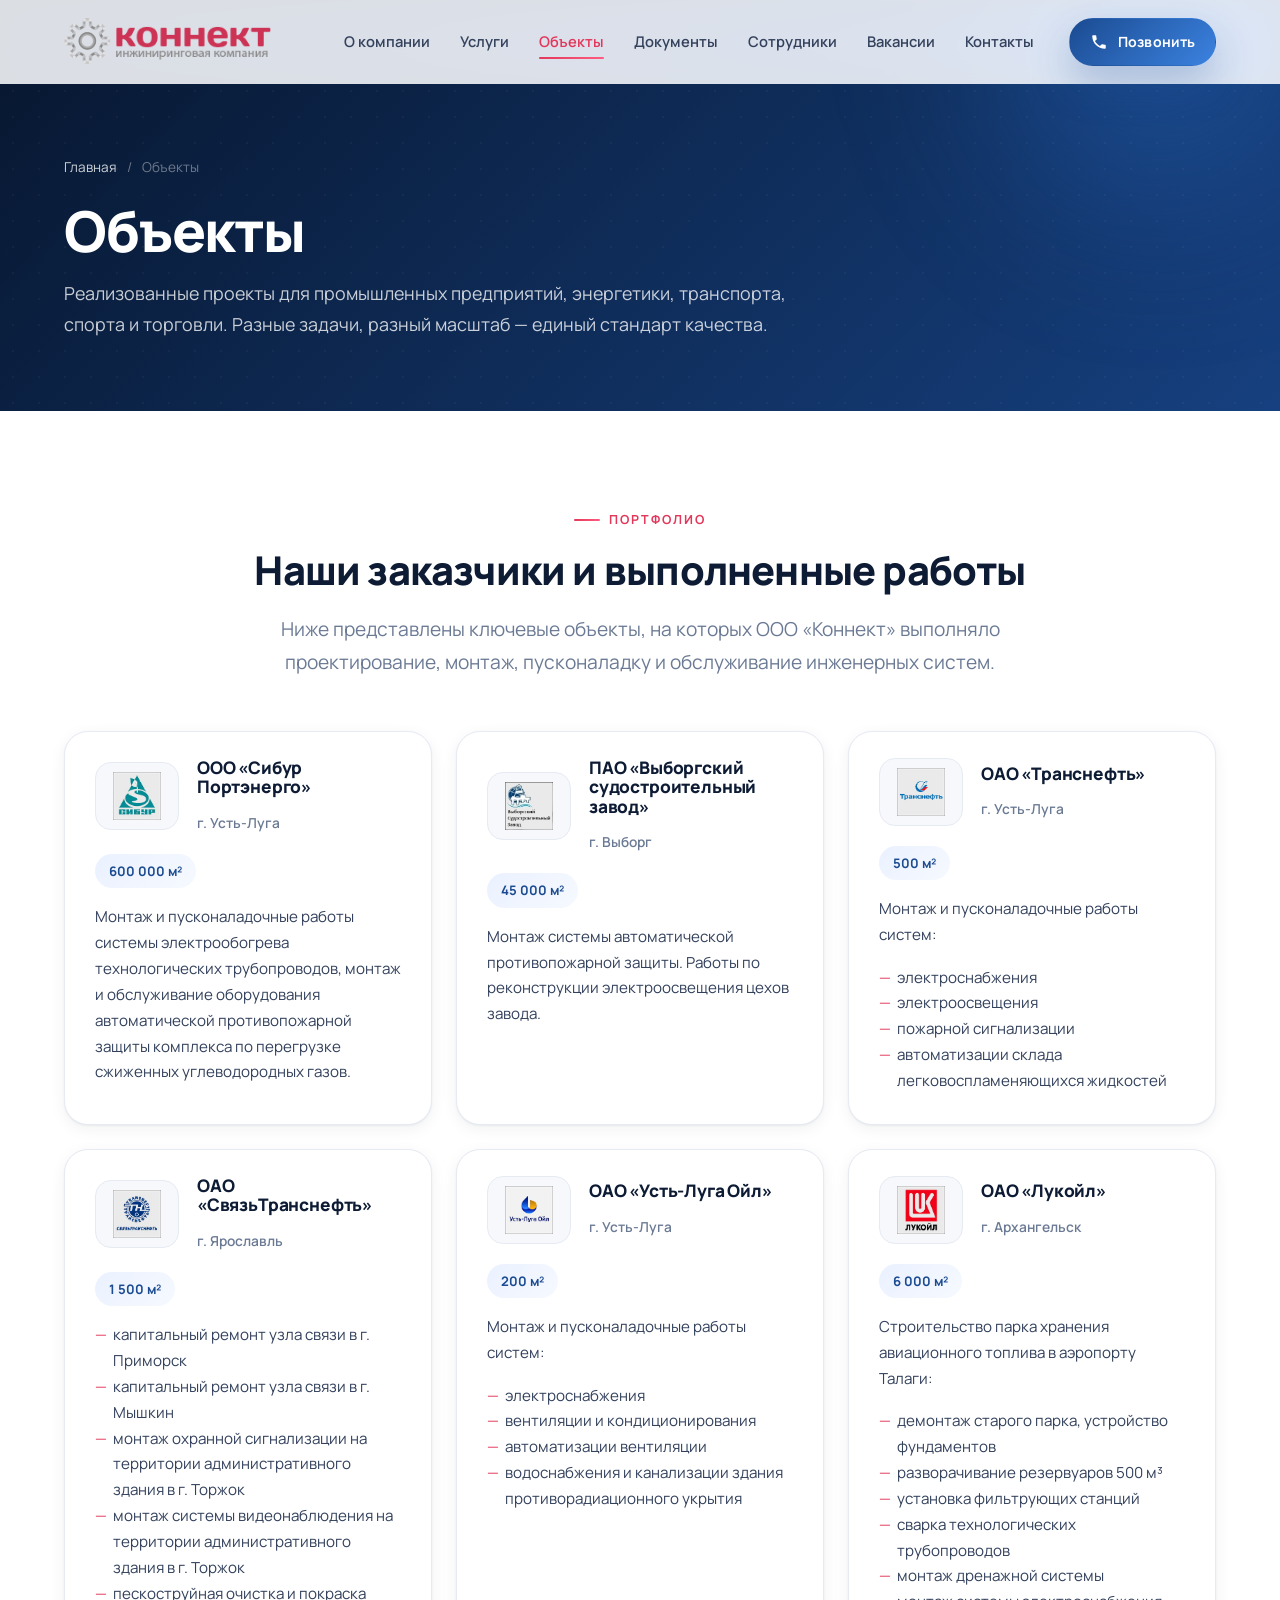
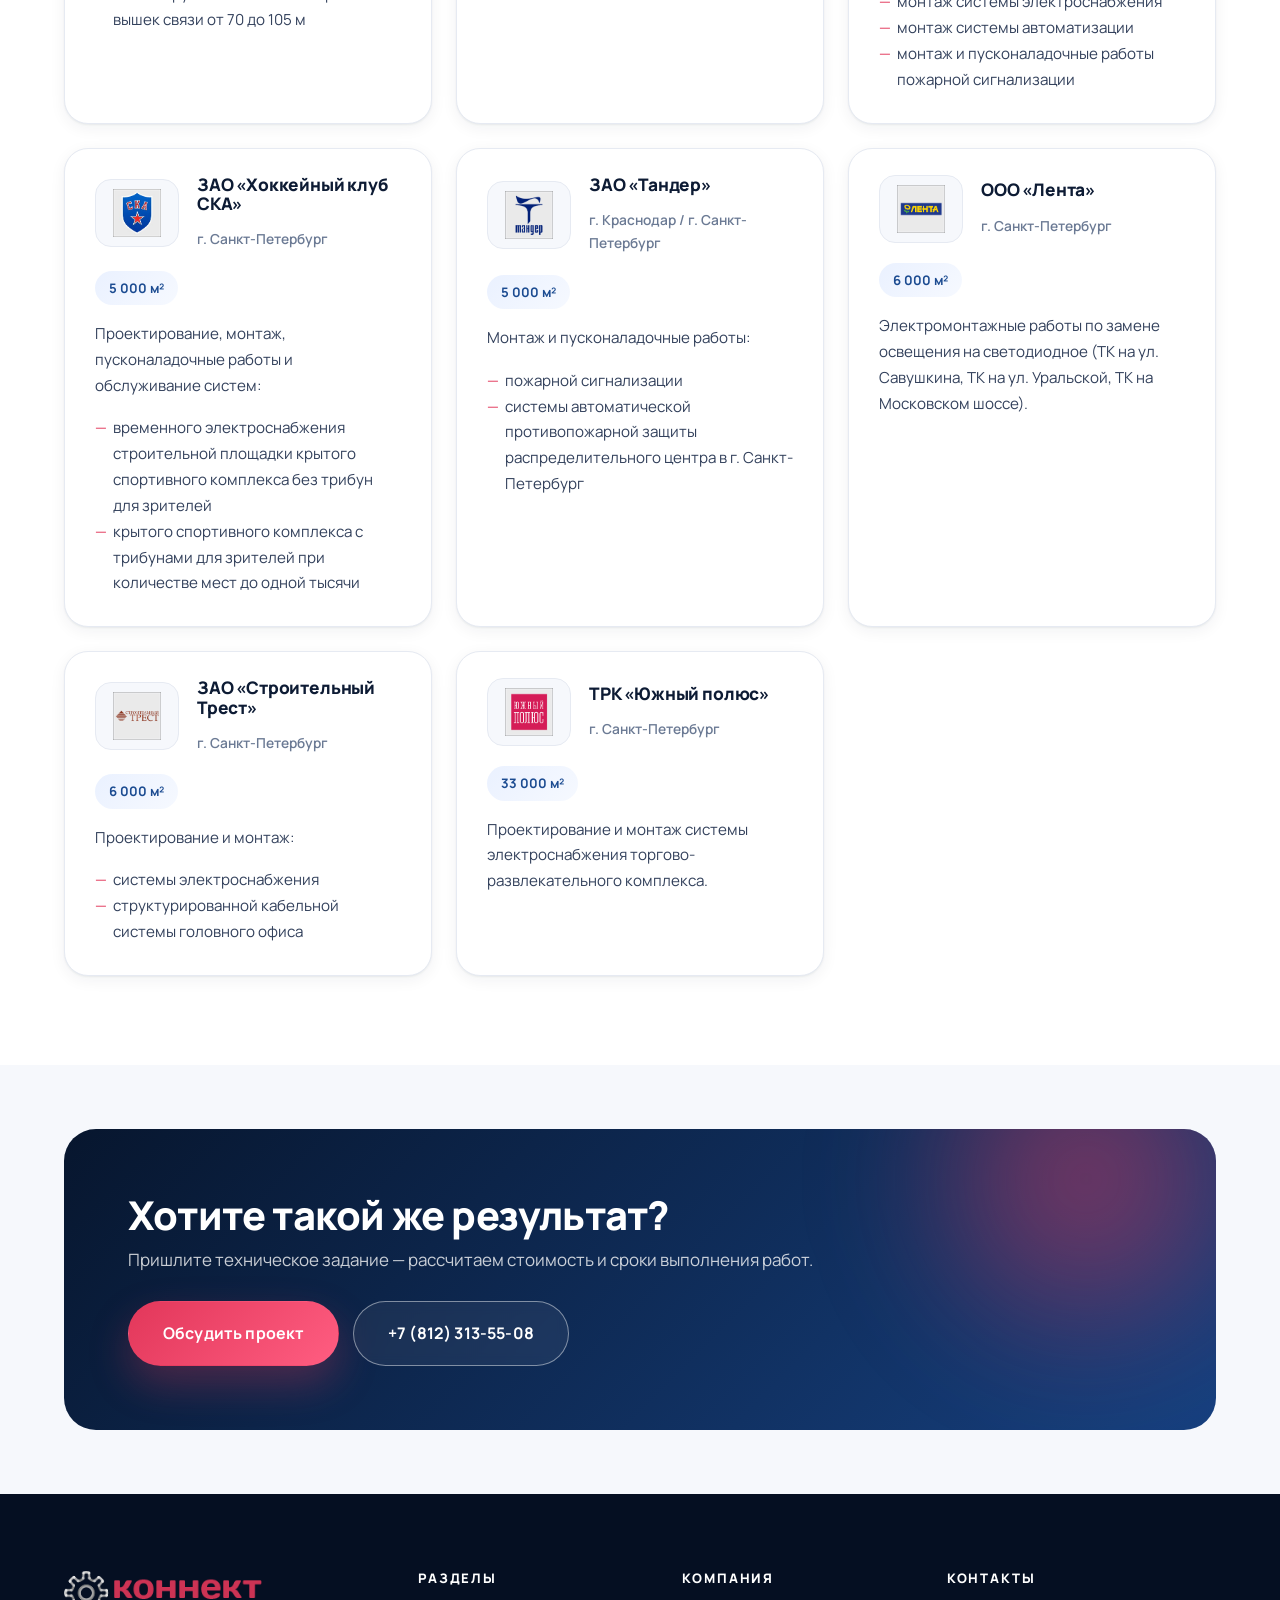
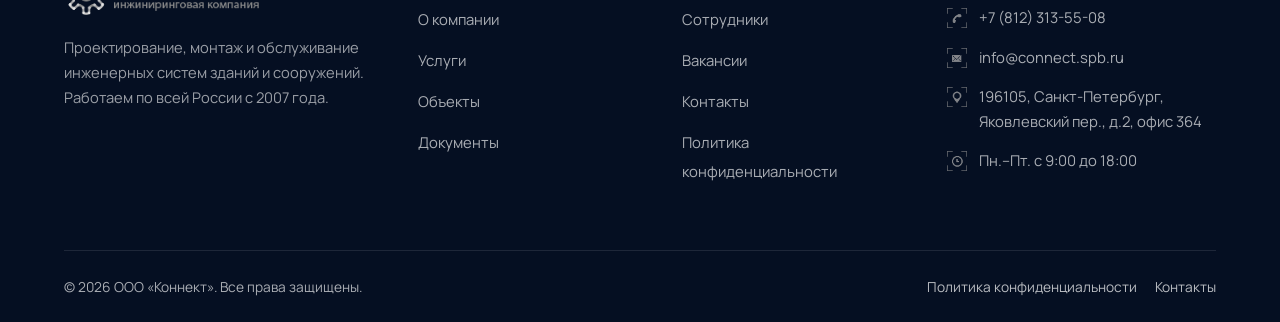
==== projects.html @ 64dd787c "Redesign of the Connekt website: modern responsive static site (HTML/CSS/JS), SEO (robots, sitemap, " ====
<!DOCTYPE html>
<html lang="ru">
<head>
  <meta charset="utf-8">
  <meta name="viewport" content="width=device-width, initial-scale=1">
  <title>Объекты и выполненные проекты | ООО «Коннект»</title>
  <meta name="description" content="Выполненные объекты ООО «Коннект»: СИБУР Портэнерго, Лукойл, Транснефть, СвязьТранснефть, Выборгский судостроительный завод, ХК СКА, Тандер, Лента, ТРК «Южный полюс» и другие.">
  <meta name="keywords" content="выполненные объекты, портфолио, СИБУР, Лукойл, Транснефть, СКА, Выборгский судостроительный завод, инженерные системы">
  <meta name="robots" content="index, follow">
  <meta name="theme-color" content="#07162e">
  <link rel="canonical" href="https://system785.github.io/connekt/projects.html">
  <meta property="og:type" content="website">
  <meta property="og:site_name" content="ООО «Коннект»">
  <meta property="og:locale" content="ru_RU">
  <meta property="og:title" content="Объекты и выполненные проекты | ООО «Коннект»">
  <meta property="og:description" content="Портфолио реализованных объектов по всей России: промышленность, энергетика, спорт, ритейл.">
  <meta property="og:url" content="https://system785.github.io/connekt/projects.html">
  <meta property="og:image" content="https://system785.github.io/connekt/assets/images/banner1.jpg">
  <meta name="twitter:card" content="summary_large_image">
  <link rel="icon" href="assets/images/favicon.svg" type="image/svg+xml">
  <link rel="apple-touch-icon" href="assets/images/connekt-logo.png">
  <link rel="preconnect" href="https://fonts.googleapis.com">
  <link rel="preconnect" href="https://fonts.gstatic.com" crossorigin>
  <link href="https://fonts.googleapis.com/css2?family=Manrope:wght@400;500;600;700;800&display=swap" rel="stylesheet">
  <link rel="stylesheet" href="assets/css/style.css">
  <script type="application/ld+json">
  {
    "@context": "https://schema.org",
    "@type": "BreadcrumbList",
    "itemListElement": [
      { "@type": "ListItem", "position": 1, "name": "Главная", "item": "https://system785.github.io/connekt/" },
      { "@type": "ListItem", "position": 2, "name": "Объекты", "item": "https://system785.github.io/connekt/projects.html" }
    ]
  }
  </script>
</head>
<body>
  <header class="site-header" id="siteHeader">
    <div class="container header-inner">
      <a class="brand" href="index.html" aria-label="ООО «Коннект» — на главную">
        <img src="assets/images/connekt-logo.png" alt="Логотип ООО «Коннект»" width="234" height="52">
      </a>
      <nav class="main-nav" id="mainNav" aria-label="Основная навигация">
        <ul class="nav-list">
          <li><a class="nav-link" href="index.html">О компании</a></li>
          <li><a class="nav-link" href="services.html">Услуги</a></li>
          <li><a class="nav-link is-active" href="projects.html" aria-current="page">Объекты</a></li>
          <li><a class="nav-link" href="documents.html">Документы</a></li>
          <li><a class="nav-link" href="sotrudniki.html">Сотрудники</a></li>
          <li><a class="nav-link" href="vakansii.html">Вакансии</a></li>
          <li><a class="nav-link" href="kontakty.html">Контакты</a></li>
        </ul>
        <a class="btn btn--primary btn--sm nav-cta" href="tel:+78123135508">
          <svg viewBox="0 0 24 24" width="18" height="18" aria-hidden="true"><path d="M6.6 10.8c1.4 2.8 3.8 5.2 6.6 6.6l2.2-2.2c.3-.3.7-.4 1-.2 1.1.4 2.3.6 3.6.6.6 0 1 .4 1 1V20c0 .6-.4 1-1 1C10.6 21 3 13.4 3 4c0-.6.4-1 1-1h3.4c.6 0 1 .4 1 1 0 1.3.2 2.5.6 3.6.1.4 0 .8-.2 1l-2.2 2.2z" fill="currentColor"/></svg>
          Позвонить
        </a>
      </nav>
      <button class="nav-toggle" id="navToggle" aria-label="Открыть меню" aria-expanded="false" aria-controls="mainNav">
        <span></span><span></span><span></span>
      </button>
      <div class="scroll-progress" aria-hidden="true"></div>
    </div>
  </header>

  <main id="main">
    <section class="page-hero">
      <div class="container">
        <div class="page-hero__inner">
          <nav class="breadcrumbs" aria-label="Хлебные крошки">
            <a href="index.html">Главная</a><span>/</span><span aria-current="page">Объекты</span>
          </nav>
          <h1>Объекты</h1>
          <p>Реализованные проекты для промышленных предприятий, энергетики, транспорта, спорта и торговли. Разные задачи, разный масштаб — единый стандарт качества.</p>
        </div>
      </div>
    </section>

    <section class="section">
      <div class="container">
        <div class="section-head section-head--center reveal">
          <span class="eyebrow">Портфолио</span>
          <h2>Наши заказчики и выполненные работы</h2>
          <p class="lead">Ниже представлены ключевые объекты, на которых ООО «Коннект» выполняло проектирование, монтаж, пусконаладку и обслуживание инженерных систем.</p>
        </div>

        <div class="cards cards--projects">
          <article class="card project reveal" data-delay="1">
            <div class="project__head">
              <div class="project__logo"><img src="assets/images/logos/sibur.jpg" alt="СИБУР Портэнерго" loading="lazy"></div>
              <div>
                <h3 class="project__title">ООО «Сибур Портэнерго»</h3>
                <div class="project__loc">г. Усть-Луга</div>
              </div>
            </div>
            <div class="project__body">
              <span class="project__area">600 000 м²</span>
              <p class="project__desc">Монтаж и пусконаладочные работы системы электрообогрева технологических трубопроводов, монтаж и обслуживание оборудования автоматической противопожарной защиты комплекса по перегрузке сжиженных углеводородных газов.</p>
            </div>
          </article>

          <article class="card project reveal" data-delay="2">
            <div class="project__head">
              <div class="project__logo"><img src="assets/images/logos/vsz.jpg" alt="Выборгский судостроительный завод" loading="lazy"></div>
              <div>
                <h3 class="project__title">ПАО «Выборгский судостроительный завод»</h3>
                <div class="project__loc">г. Выборг</div>
              </div>
            </div>
            <div class="project__body">
              <span class="project__area">45 000 м²</span>
              <p class="project__desc">Монтаж системы автоматической противопожарной защиты. Работы по реконструкции электроосвещения цехов завода.</p>
            </div>
          </article>

          <article class="card project reveal" data-delay="3">
            <div class="project__head">
              <div class="project__logo"><img src="assets/images/logos/transneft.jpg" alt="Транснефть" loading="lazy"></div>
              <div>
                <h3 class="project__title">ОАО «Транснефть»</h3>
                <div class="project__loc">г. Усть-Луга</div>
              </div>
            </div>
            <div class="project__body">
              <span class="project__area">500 м²</span>
              <p class="project__desc">Монтаж и пусконаладочные работы систем:</p>
              <ul class="project__desc" style="list-style:none">
                <li>электроснабжения</li>
                <li>электроосвещения</li>
                <li>пожарной сигнализации</li>
                <li>автоматизации склада легковоспламеняющихся жидкостей</li>
              </ul>
            </div>
          </article>

          <article class="card project reveal" data-delay="4">
            <div class="project__head">
              <div class="project__logo"><img src="assets/images/logos/svjaztransneft.jpg" alt="СвязьТранснефть" loading="lazy"></div>
              <div>
                <h3 class="project__title">ОАО «СвязьТранснефть»</h3>
                <div class="project__loc">г. Ярославль</div>
              </div>
            </div>
            <div class="project__body">
              <span class="project__area">1 500 м²</span>
              <ul class="project__desc" style="list-style:none">
                <li>капитальный ремонт узла связи в г. Приморск</li>
                <li>капитальный ремонт узла связи в г. Мышкин</li>
                <li>монтаж охранной сигнализации на территории административного здания в г. Торжок</li>
                <li>монтаж системы видеонаблюдения на территории административного здания в г. Торжок</li>
                <li>пескоструйная очистка и покраска вышек связи от 70 до 105 м</li>
              </ul>
            </div>
          </article>

          <article class="card project reveal" data-delay="1">
            <div class="project__head">
              <div class="project__logo"><img src="assets/images/logos/ustlugaoil.jpg" alt="Усть-Луга Ойл" loading="lazy"></div>
              <div>
                <h3 class="project__title">ОАО «Усть-Луга Ойл»</h3>
                <div class="project__loc">г. Усть-Луга</div>
              </div>
            </div>
            <div class="project__body">
              <span class="project__area">200 м²</span>
              <p class="project__desc">Монтаж и пусконаладочные работы систем:</p>
              <ul class="project__desc" style="list-style:none">
                <li>электроснабжения</li>
                <li>вентиляции и кондиционирования</li>
                <li>автоматизации вентиляции</li>
                <li>водоснабжения и канализации здания противорадиационного укрытия</li>
              </ul>
            </div>
          </article>

          <article class="card project reveal" data-delay="2">
            <div class="project__head">
              <div class="project__logo"><img src="assets/images/logos/lukoil.jpg" alt="Лукойл" loading="lazy"></div>
              <div>
                <h3 class="project__title">ОАО «Лукойл»</h3>
                <div class="project__loc">г. Архангельск</div>
              </div>
            </div>
            <div class="project__body">
              <span class="project__area">6 000 м²</span>
              <p class="project__desc">Строительство парка хранения авиационного топлива в аэропорту Талаги:</p>
              <ul class="project__desc" style="list-style:none">
                <li>демонтаж старого парка, устройство фундаментов</li>
                <li>разворачивание резервуаров 500 м³</li>
                <li>установка фильтрующих станций</li>
                <li>сварка технологических трубопроводов</li>
                <li>монтаж дренажной системы</li>
                <li>монтаж системы электроснабжения</li>
                <li>монтаж системы автоматизации</li>
                <li>монтаж и пусконаладочные работы пожарной сигнализации</li>
              </ul>
            </div>
          </article>

          <article class="card project reveal" data-delay="3">
            <div class="project__head">
              <div class="project__logo"><img src="assets/images/logos/ska.jpg" alt="Хоккейный клуб СКА" loading="lazy"></div>
              <div>
                <h3 class="project__title">ЗАО «Хоккейный клуб СКА»</h3>
                <div class="project__loc">г. Санкт-Петербург</div>
              </div>
            </div>
            <div class="project__body">
              <span class="project__area">5 000 м²</span>
              <p class="project__desc">Проектирование, монтаж, пусконаладочные работы и обслуживание систем:</p>
              <ul class="project__desc" style="list-style:none">
                <li>временного электроснабжения строительной площадки крытого спортивного комплекса без трибун для зрителей</li>
                <li>крытого спортивного комплекса с трибунами для зрителей при количестве мест до одной тысячи</li>
              </ul>
            </div>
          </article>

          <article class="card project reveal" data-delay="4">
            <div class="project__head">
              <div class="project__logo"><img src="assets/images/logos/png/tander.png" alt="Тандер" loading="lazy"></div>
              <div>
                <h3 class="project__title">ЗАО «Тандер»</h3>
                <div class="project__loc">г. Краснодар / г. Санкт-Петербург</div>
              </div>
            </div>
            <div class="project__body">
              <span class="project__area">5 000 м²</span>
              <p class="project__desc">Монтаж и пусконаладочные работы:</p>
              <ul class="project__desc" style="list-style:none">
                <li>пожарной сигнализации</li>
                <li>системы автоматической противопожарной защиты распределительного центра в г. Санкт-Петербург</li>
              </ul>
            </div>
          </article>

          <article class="card project reveal" data-delay="1">
            <div class="project__head">
              <div class="project__logo"><img src="assets/images/logos/png/lenta.png" alt="Лента" loading="lazy"></div>
              <div>
                <h3 class="project__title">ООО «Лента»</h3>
                <div class="project__loc">г. Санкт-Петербург</div>
              </div>
            </div>
            <div class="project__body">
              <span class="project__area">6 000 м²</span>
              <p class="project__desc">Электромонтажные работы по замене освещения на светодиодное (ТК на ул. Савушкина, ТК на ул. Уральской, ТК на Московском шоссе).</p>
            </div>
          </article>

          <article class="card project reveal" data-delay="2">
            <div class="project__head">
              <div class="project__logo"><img src="assets/images/logos/png/stroitrest.png" alt="Строительный Трест" loading="lazy"></div>
              <div>
                <h3 class="project__title">ЗАО «Строительный Трест»</h3>
                <div class="project__loc">г. Санкт-Петербург</div>
              </div>
            </div>
            <div class="project__body">
              <span class="project__area">6 000 м²</span>
              <p class="project__desc">Проектирование и монтаж:</p>
              <ul class="project__desc" style="list-style:none">
                <li>системы электроснабжения</li>
                <li>структурированной кабельной системы головного офиса</li>
              </ul>
            </div>
          </article>

          <article class="card project reveal" data-delay="3">
            <div class="project__head">
              <div class="project__logo"><img src="assets/images/logos/png/upolus.png" alt="ТРК Южный полюс" loading="lazy"></div>
              <div>
                <h3 class="project__title">ТРК «Южный полюс»</h3>
                <div class="project__loc">г. Санкт-Петербург</div>
              </div>
            </div>
            <div class="project__body">
              <span class="project__area">33 000 м²</span>
              <p class="project__desc">Проектирование и монтаж системы электроснабжения торгово-развлекательного комплекса.</p>
            </div>
          </article>
        </div>
      </div>
    </section>

    <section class="section section--surface section--tight">
      <div class="container">
        <div class="cta reveal">
          <div class="cta__inner">
            <div>
              <h2>Хотите такой же результат?</h2>
              <p>Пришлите техническое задание — рассчитаем стоимость и сроки выполнения работ.</p>
            </div>
            <div class="cta__actions">
              <a class="btn btn--accent btn--lg" href="kontakty.html">Обсудить проект</a>
              <a class="btn btn--ghost btn--lg" href="tel:+78123135508">+7 (812) 313-55-08</a>
            </div>
          </div>
        </div>
      </div>
    </section>
  </main>

  <footer class="site-footer">
    <div class="container">
      <div class="footer-grid">
        <div class="footer-brand">
          <img src="assets/images/connekt-logo.png" alt="ООО «Коннект»" width="234" height="52" loading="lazy">
          <p>Проектирование, монтаж и обслуживание инженерных систем зданий и сооружений. Работаем по всей России с 2007 года.</p>
        </div>
        <div class="footer-col">
          <h3>Разделы</h3>
          <ul>
            <li><a href="index.html">О компании</a></li>
            <li><a href="services.html">Услуги</a></li>
            <li><a href="projects.html">Объекты</a></li>
            <li><a href="documents.html">Документы</a></li>
          </ul>
        </div>
        <div class="footer-col">
          <h3>Компания</h3>
          <ul>
            <li><a href="sotrudniki.html">Сотрудники</a></li>
            <li><a href="vakansii.html">Вакансии</a></li>
            <li><a href="kontakty.html">Контакты</a></li>
            <li><a href="privacy.html">Политика конфиденциальности</a></li>
          </ul>
        </div>
        <div class="footer-col">
          <h3>Контакты</h3>
          <div class="footer-contact">
            <a href="tel:+78123135508"><img src="assets/images/phone.png" alt="" aria-hidden="true"> +7 (812) 313-55-08</a>
            <a href="mailto:info@connect.spb.ru"><img src="assets/images/mail.png" alt="" aria-hidden="true"> info@connect.spb.ru</a>
            <span><img src="assets/images/map.png" alt="" aria-hidden="true"> 196105, Санкт-Петербург, Яковлевский пер., д.2, офис 364</span>
            <span><img src="assets/images/clock.png" alt="" aria-hidden="true"> Пн.–Пт. с 9:00 до 18:00</span>
          </div>
        </div>
      </div>
      <div class="footer-bottom">
        <span>© <span data-year>2026</span> ООО «Коннект». Все права защищены.</span>
        <div class="footer-legal">
          <a href="privacy.html">Политика конфиденциальности</a>
          <a href="kontakty.html">Контакты</a>
        </div>
      </div>
    </div>
  </footer>

  <button class="to-top" aria-label="Наверх">
    <svg viewBox="0 0 24 24" width="20" height="20" aria-hidden="true"><path d="M12 5l7 7-1.4 1.4L13 8.8V19h-2V8.8L6.4 13.4 5 12l7-7z" fill="currentColor"/></svg>
  </button>

  <script src="assets/js/main.js" defer></script>
</body>
</html>
---- assets/css/style.css ----
/* ==========================================================================
   ООО «Коннект» — современный корпоративный сайт
   Инженерные системы: проектирование, монтаж, обслуживание
   Автор редизайна: 2026
   ========================================================================== */

/* --------------------------------------------------------------------------
   1. Дизайн-токены
   -------------------------------------------------------------------------- */
:root {
  /* Палитра */
  --navy-950: #050f22;
  --navy-900: #07162e;
  --navy-800: #0a2145;
  --navy-700: #102f66;
  --blue-700: #16407f;
  --blue-600: #1b4b91;
  --blue-500: #2563b8;
  --blue-400: #3b82e0;
  --accent-600: #c9204a;
  --accent-500: #e2375a;
  --accent-400: #ff5d81;
  --gold: #e7bb6b;

  --ink: #0d1b34;
  --ink-soft: #33415c;
  --muted: #6b7a94;
  --line: #e6eaf2;
  --surface: #f6f8fc;
  --surface-2: #eef2f9;
  --white: #ffffff;

  /* Градиенты */
  --grad-primary: linear-gradient(135deg, var(--blue-600) 0%, var(--blue-400) 100%);
  --grad-accent: linear-gradient(135deg, var(--accent-500) 0%, var(--accent-400) 100%);
  --grad-navy: linear-gradient(135deg, var(--navy-900) 0%, var(--blue-700) 100%);
  --grad-hero: linear-gradient(115deg, rgba(5,15,34,.94) 0%, rgba(7,22,46,.86) 42%, rgba(16,47,102,.62) 100%);

  /* Тени */
  --shadow-sm: 0 1px 2px rgba(13, 27, 52, .06), 0 4px 16px rgba(13, 27, 52, .06);
  --shadow-md: 0 12px 28px rgba(13, 27, 52, .10), 0 4px 12px rgba(13, 27, 52, .06);
  --shadow-lg: 0 28px 60px rgba(9, 26, 56, .18);
  --shadow-glow: 0 18px 40px rgba(27, 75, 145, .28);

  /* Геометрия */
  --radius-sm: 10px;
  --radius: 16px;
  --radius-lg: 24px;
  --radius-xl: 32px;
  --radius-pill: 999px;

  /* Типографика */
  --font: 'Manrope', -apple-system, BlinkMacSystemFont, 'Segoe UI', Roboto, 'Helvetica Neue', Arial, sans-serif;

  --container: 1200px;
  --container-wide: 1360px;
  --header-h: 84px;

  --ease: cubic-bezier(.22, .61, .36, 1);
  --ease-out: cubic-bezier(.16, 1, .3, 1);
}

/* --------------------------------------------------------------------------
   2. Сброс и база
   -------------------------------------------------------------------------- */
*, *::before, *::after { box-sizing: border-box; }

html {
  scroll-behavior: smooth;
  -webkit-text-size-adjust: 100%;
  scroll-padding-top: calc(var(--header-h) + 24px);
  overflow-x: clip;
}

body {
  margin: 0;
  font-family: var(--font);
  font-size: 17px;
  line-height: 1.7;
  color: var(--ink-soft);
  background: var(--white);
  overflow-x: hidden;
  -webkit-font-smoothing: antialiased;
  -moz-osx-font-smoothing: grayscale;
}

body.nav-open { overflow: hidden; }

img { max-width: 100%; height: auto; display: block; }
a { color: var(--blue-600); text-decoration: none; transition: color .25s var(--ease); }
a:hover { color: var(--accent-500); }
ul { margin: 0; padding: 0; list-style: none; }
button { font-family: inherit; }

h1, h2, h3, h4, h5, h6 {
  margin: 0 0 .5em;
  color: var(--ink);
  font-weight: 800;
  line-height: 1.12;
  letter-spacing: -.02em;
}
h1 { font-size: clamp(2.1rem, 4.4vw, 3.6rem); }
h2 { font-size: clamp(1.7rem, 3.1vw, 2.55rem); }
h3 { font-size: clamp(1.18rem, 1.7vw, 1.45rem); letter-spacing: -.01em; }
h4 { font-size: 1.05rem; }
p { margin: 0 0 1.1em; }
p:last-child { margin-bottom: 0; }
strong { color: var(--ink); font-weight: 700; }
::selection { background: var(--accent-500); color: #fff; }

:focus-visible {
  outline: 3px solid var(--blue-400);
  outline-offset: 3px;
  border-radius: 6px;
}

/* --------------------------------------------------------------------------
   3. Утилиты / сетка
   -------------------------------------------------------------------------- */
.container {
  width: 100%;
  max-width: var(--container);
  margin: 0 auto;
  padding: 0 24px;
}
.container--wide { max-width: var(--container-wide); }

.section { padding: clamp(64px, 7vw, 116px) 0; position: relative; }
.section--tight { padding: clamp(44px, 5vw, 76px) 0; }
.section--surface { background: var(--surface); }
.section--navy { background: var(--grad-navy); color: rgba(255,255,255,.82); }
.section--navy h1, .section--navy h2, .section--navy h3, .section--navy h4 { color: #fff; }

.text-center { text-align: center; }
.mx-auto { margin-left: auto; margin-right: auto; }
.lead { font-size: clamp(1.05rem, 1.5vw, 1.2rem); color: var(--muted); line-height: 1.75; }
.section--navy .lead { color: rgba(255,255,255,.72); }
.measure { max-width: 720px; }

.eyebrow {
  display: inline-flex;
  align-items: center;
  gap: 9px;
  font-size: .78rem;
  font-weight: 700;
  letter-spacing: .16em;
  text-transform: uppercase;
  color: var(--accent-500);
  margin-bottom: 18px;
}
.eyebrow::before {
  content: "";
  width: 26px;
  height: 2px;
  border-radius: 2px;
  background: var(--grad-accent);
}
.section--navy .eyebrow { color: var(--accent-400); }

.section-head { max-width: 780px; margin-bottom: clamp(36px, 4vw, 60px); }
.section-head--center { margin-left: auto; margin-right: auto; text-align: center; }
.section-head--center .eyebrow { justify-content: center; }
.section-head p { margin-top: 14px; }

/* --------------------------------------------------------------------------
   4. Кнопки
   -------------------------------------------------------------------------- */
.btn {
  position: relative;
  display: inline-flex;
  align-items: center;
  justify-content: center;
  gap: 10px;
  padding: 15px 28px;
  border: 1px solid transparent;
  border-radius: var(--radius-pill);
  font-size: .95rem;
  font-weight: 700;
  letter-spacing: .01em;
  color: #fff;
  cursor: pointer;
  overflow: hidden;
  transition: transform .3s var(--ease), box-shadow .3s var(--ease), background .3s var(--ease), color .3s var(--ease), border-color .3s var(--ease);
  will-change: transform;
}
.btn svg { width: 18px; height: 18px; flex: none; }
.btn:hover { transform: translateY(-3px); }

.btn--primary { background: var(--grad-primary); box-shadow: var(--shadow-glow); color: #fff; }
.btn--primary:hover { box-shadow: 0 22px 48px rgba(27, 75, 145, .4); color: #fff; }

.btn--accent { background: var(--grad-accent); box-shadow: 0 18px 40px rgba(226, 55, 90, .3); color: #fff; }
.btn--accent:hover { box-shadow: 0 22px 48px rgba(226, 55, 90, .42); color: #fff; }

.btn--ghost { background: rgba(255,255,255,.06); border-color: rgba(255,255,255,.45); color: #fff; backdrop-filter: blur(6px); }
.btn--ghost:hover { background: #fff; color: var(--navy-800); border-color: #fff; }

.btn--outline { background: transparent; border-color: var(--line); color: var(--ink); }
.btn--outline:hover { border-color: var(--blue-600); color: var(--blue-600); background: #fff; }

.btn--sm { padding: 11px 20px; font-size: .88rem; }
.btn--lg { padding: 18px 34px; font-size: 1rem; }
.btn--block { width: 100%; }

/* --------------------------------------------------------------------------
   5. Шапка / навигация
   -------------------------------------------------------------------------- */
.site-header {
  position: fixed;
  inset: 0 0 auto 0;
  z-index: 1000;
  height: var(--header-h);
  display: flex;
  align-items: center;
  background: rgba(255,255,255,.86);
  backdrop-filter: saturate(180%) blur(16px);
  -webkit-backdrop-filter: saturate(180%) blur(16px);
  border-bottom: 1px solid transparent;
  transition: height .35s var(--ease), background .35s var(--ease), box-shadow .35s var(--ease), border-color .35s var(--ease);
}
.site-header.is-scrolled {
  height: 70px;
  background: rgba(255,255,255,.95);
  border-bottom-color: var(--line);
  box-shadow: 0 10px 30px rgba(13, 27, 52, .07);
}

.header-inner {
  display: flex;
  align-items: center;
  gap: 28px;
  width: 100%;
}

.brand { display: inline-flex; align-items: center; flex: none; }
.brand img {
  height: 46px;
  width: auto;
  transition: height .35s var(--ease), transform .35s var(--ease);
}
.site-header.is-scrolled .brand img { height: 40px; }
.brand:hover img { transform: scale(1.02); }

/* Прогресс прокрутки */
.scroll-progress {
  position: absolute;
  left: 0; bottom: -1px;
  height: 3px;
  width: 100%;
  transform: scaleX(0);
  transform-origin: 0 50%;
  background: var(--grad-accent);
  transition: transform .1s linear;
}

.main-nav { margin-left: auto; display: flex; align-items: center; gap: 22px; }
.nav-list { display: flex; align-items: center; gap: 4px; }
.nav-link {
  position: relative;
  display: inline-block;
  padding: 9px 13px;
  font-size: .92rem;
  font-weight: 600;
  color: var(--ink-soft);
  border-radius: var(--radius-pill);
  transition: color .25s var(--ease), background .25s var(--ease);
}
.nav-link::after {
  content: "";
  position: absolute;
  left: 13px; right: 13px; bottom: 4px;
  height: 2px;
  border-radius: 2px;
  background: var(--grad-accent);
  transform: scaleX(0);
  transform-origin: 0 50%;
  transition: transform .3s var(--ease);
}
.nav-link:hover { color: var(--ink); }
.nav-link:hover::after { transform: scaleX(1); }
.nav-link.is-active { color: var(--accent-500); }
.nav-link.is-active::after { transform: scaleX(1); }

.nav-cta { white-space: nowrap; }

/* Бургер */
.nav-toggle {
  display: none;
  width: 46px; height: 46px;
  margin-left: auto;
  border: 1px solid var(--line);
  border-radius: 14px;
  background: #fff;
  cursor: pointer;
  position: relative;
}
.nav-toggle span {
  position: absolute;
  left: 50%; top: 50%;
  width: 20px; height: 2px;
  border-radius: 2px;
  background: var(--ink);
  transform: translate(-50%, -50%);
  transition: transform .35s var(--ease), opacity .25s var(--ease), width .35s var(--ease);
}
.nav-toggle span:nth-child(1) { transform: translate(-50%, calc(-50% - 6px)); }
.nav-toggle span:nth-child(3) { transform: translate(-50%, calc(-50% + 6px)); }
.nav-toggle.is-active span:nth-child(1) { transform: translate(-50%, -50%) rotate(45deg); }
.nav-toggle.is-active span:nth-child(2) { opacity: 0; }
.nav-toggle.is-active span:nth-child(3) { transform: translate(-50%, -50%) rotate(-45deg); }

/* --------------------------------------------------------------------------
   6. Hero
   -------------------------------------------------------------------------- */
.hero {
  position: relative;
  display: flex;
  align-items: center;
  min-height: 100svh;
  padding: calc(var(--header-h) + 64px) 0 80px;
  color: #fff;
  background-color: var(--navy-900);
  overflow: hidden;
}
.hero__bg {
  position: absolute;
  inset: -12% 0;
  z-index: 0;
  background-image: var(--grad-hero), url('../images/banner1.jpg');
  background-size: cover, cover;
  background-position: center, center;
  background-repeat: no-repeat;
  will-change: transform;
}
.hero::before,
.hero::after {
  content: "";
  position: absolute;
  z-index: 1;
  border-radius: 50%;
  filter: blur(90px);
  opacity: .5;
  pointer-events: none;
}
.hero::before { width: 520px; height: 520px; top: -180px; right: -120px; background: radial-gradient(circle, rgba(37,99,184,.75), transparent 70%); animation: float 14s ease-in-out infinite; }
.hero::after { width: 420px; height: 420px; bottom: -180px; left: -100px; background: radial-gradient(circle, rgba(226,55,90,.5), transparent 70%); animation: float 18s ease-in-out infinite reverse; }

@keyframes float {
  0%, 100% { transform: translate3d(0,0,0); }
  50% { transform: translate3d(0, 26px, 0); }
}

.hero__grid {
  position: relative;
  z-index: 2;
  display: grid;
  grid-template-columns: minmax(0, 1.15fr) minmax(0, .85fr);
  gap: clamp(32px, 5vw, 72px);
  align-items: center;
}

.hero__badge {
  display: inline-flex;
  align-items: center;
  gap: 10px;
  padding: 8px 16px;
  margin-bottom: 26px;
  border: 1px solid rgba(255,255,255,.28);
  border-radius: var(--radius-pill);
  background: rgba(255,255,255,.08);
  backdrop-filter: blur(8px);
  font-size: .82rem;
  font-weight: 600;
  letter-spacing: .04em;
  color: rgba(255,255,255,.9);
}
.hero__badge .dot {
  width: 8px; height: 8px; border-radius: 50%;
  background: var(--accent-400);
  box-shadow: 0 0 0 4px rgba(255,93,129,.25);
  animation: pulse 2.4s ease-out infinite;
}
@keyframes pulse {
  0% { box-shadow: 0 0 0 0 rgba(255,93,129,.5); }
  70% { box-shadow: 0 0 0 12px rgba(255,93,129,0); }
  100% { box-shadow: 0 0 0 0 rgba(255,93,129,0); }
}

.hero h1 { color: #fff; margin-bottom: 22px; }
.hero h1 .grad {
  background: linear-gradient(100deg, #fff 10%, #a9c8ff 55%, var(--accent-400) 100%);
  -webkit-background-clip: text;
  background-clip: text;
  -webkit-text-fill-color: transparent;
  color: transparent;
}
.hero__sub { max-width: 560px; font-size: clamp(1.02rem, 1.4vw, 1.18rem); color: rgba(255,255,255,.82); margin-bottom: 34px; }
.hero__actions { display: flex; flex-wrap: wrap; gap: 16px; margin-bottom: 42px; }

.hero__facts { display: flex; flex-wrap: wrap; gap: 28px 40px; }
.hero__fact { display: flex; align-items: center; gap: 12px; }
.hero__fact img { height: 26px; width: auto; opacity: .9; }
.hero__fact span { font-size: .95rem; color: rgba(255,255,255,.86); font-weight: 600; }

/* Карточки статистики поверх hero */
.hero__panel {
  position: relative;
  padding: 30px;
  border: 1px solid rgba(255,255,255,.16);
  border-radius: var(--radius-xl);
  background: rgba(255,255,255,.07);
  backdrop-filter: blur(16px);
  -webkit-backdrop-filter: blur(16px);
  box-shadow: var(--shadow-lg);
}
.hero__panel-title { color: #fff; font-size: 1.05rem; font-weight: 700; margin-bottom: 22px; }
.hero__stats { display: grid; grid-template-columns: 1fr 1fr; gap: 18px; }
.hero__stat {
  padding: 18px;
  border-radius: var(--radius);
  background: rgba(255,255,255,.06);
  border: 1px solid rgba(255,255,255,.1);
  transition: background .3s var(--ease), transform .3s var(--ease);
}
.hero__stat:hover { background: rgba(255,255,255,.12); transform: translateY(-3px); }
.hero__stat b { display: block; font-size: clamp(1.6rem, 2.6vw, 2.1rem); font-weight: 800; color: #fff; letter-spacing: -.02em; line-height: 1; }
.hero__stat b span { color: var(--accent-400); }
.hero__stat small { display: block; margin-top: 8px; font-size: .82rem; color: rgba(255,255,255,.66); line-height: 1.4; }

.hero__scroll {
  position: absolute;
  left: 50%; bottom: 26px;
  transform: translateX(-50%);
  z-index: 2;
  display: inline-flex; flex-direction: column; align-items: center; gap: 8px;
  font-size: .72rem; letter-spacing: .18em; text-transform: uppercase;
  color: rgba(255,255,255,.6);
}
.hero__scroll i {
  width: 22px; height: 34px;
  border: 1.5px solid rgba(255,255,255,.5);
  border-radius: 12px;
  position: relative;
}
.hero__scroll i::after {
  content: "";
  position: absolute; left: 50%; top: 7px;
  width: 3px; height: 6px; border-radius: 3px;
  background: rgba(255,255,255,.8);
  transform: translateX(-50%);
  animation: scrollDot 1.8s ease-in-out infinite;
}
@keyframes scrollDot {
  0% { opacity: 0; transform: translate(-50%, -4px); }
  40% { opacity: 1; }
  100% { opacity: 0; transform: translate(-50%, 12px); }
}

/* --------------------------------------------------------------------------
   7. Бегущая строка логотипов
   -------------------------------------------------------------------------- */
.trust { padding: 34px 0; border-bottom: 1px solid var(--line); background: #fff; }
.trust__label { text-align: center; font-size: .78rem; letter-spacing: .16em; text-transform: uppercase; color: var(--muted); font-weight: 700; margin-bottom: 24px; }
.marquee { position: relative; overflow: hidden; -webkit-mask-image: linear-gradient(90deg, transparent, #000 8%, #000 92%, transparent); mask-image: linear-gradient(90deg, transparent, #000 8%, #000 92%, transparent); }
.marquee__track { display: flex; align-items: center; gap: 56px; width: max-content; animation: marquee 38s linear infinite; }
.marquee:hover .marquee__track { animation-play-state: paused; }
.marquee__track img { height: 62px; width: auto; filter: grayscale(1) opacity(.55); transition: filter .35s var(--ease), transform .35s var(--ease); }
.marquee__track img:hover { filter: grayscale(0) opacity(1); transform: scale(1.06); }
@keyframes marquee { from { transform: translateX(0); } to { transform: translateX(-50%); } }

/* --------------------------------------------------------------------------
   8. Карточки услуг
   -------------------------------------------------------------------------- */
.cards { display: grid; gap: 24px; }
.cards--services { grid-template-columns: repeat(auto-fill, minmax(300px, 1fr)); }
.cards--projects { grid-template-columns: repeat(auto-fill, minmax(340px, 1fr)); }
.cards--docs { grid-template-columns: repeat(auto-fill, minmax(230px, 1fr)); }
.cards--reviews { grid-template-columns: repeat(auto-fill, minmax(240px, 1fr)); }
.cards--staff { grid-template-columns: repeat(auto-fill, minmax(260px, 1fr)); }

.card {
  position: relative;
  display: flex;
  flex-direction: column;
  padding: 30px;
  border: 1px solid var(--line);
  border-radius: var(--radius-lg);
  background: #fff;
  box-shadow: var(--shadow-sm);
  overflow: hidden;
  transition: transform .4s var(--ease), box-shadow .4s var(--ease), border-color .4s var(--ease);
}
.card::before {
  content: "";
  position: absolute;
  inset: 0 0 auto 0;
  height: 4px;
  background: var(--grad-primary);
  transform: scaleX(0);
  transform-origin: 0 50%;
  transition: transform .45s var(--ease-out);
}
.card:hover { transform: translateY(-6px); box-shadow: var(--shadow-md); border-color: transparent; }
.card:hover::before { transform: scaleX(1); }

.card__icon {
  display: inline-flex;
  align-items: center;
  justify-content: center;
  width: 64px; height: 64px;
  margin-bottom: 20px;
  border-radius: 18px;
  background: linear-gradient(135deg, var(--surface-2), #fff);
  border: 1px solid var(--line);
  transition: transform .4s var(--ease), background .4s var(--ease);
}
.card__icon img { max-width: 40px; max-height: 40px; width: auto; height: auto; }
.card:hover .card__icon { transform: translateY(-3px) rotate(-3deg); background: linear-gradient(135deg, #eaf1ff, #fff); }

.card h3 { margin-bottom: 14px; }
.card__list { display: grid; gap: 9px; margin-top: auto; }
.card__list li {
  position: relative;
  padding-left: 26px;
  font-size: .95rem;
  color: var(--ink-soft);
  line-height: 1.55;
}
.card__list li::before {
  content: "";
  position: absolute;
  left: 0; top: .48em;
  width: 14px; height: 8px;
  border-left: 2px solid var(--accent-500);
  border-bottom: 2px solid var(--accent-500);
  transform: rotate(-45deg) scale(.9);
  border-radius: 1px;
}

.card__note { margin-top: 16px; font-size: .88rem; color: var(--muted); font-style: italic; }

/* --------------------------------------------------------------------------
   9. Преимущества / фичи
   -------------------------------------------------------------------------- */
.features { display: grid; gap: 24px; grid-template-columns: repeat(auto-fit, minmax(260px, 1fr)); }
.feature {
  padding: 30px;
  border-radius: var(--radius-lg);
  background: var(--surface);
  border: 1px solid transparent;
  transition: transform .4s var(--ease), background .4s var(--ease), box-shadow .4s var(--ease);
}
.feature:hover { transform: translateY(-5px); background: #fff; box-shadow: var(--shadow-md); }
.feature__num { font-size: .8rem; font-weight: 800; letter-spacing: .14em; color: var(--accent-500); }
.feature h3 { margin: 14px 0 10px; font-size: 1.15rem; }
.feature p { font-size: .95rem; color: var(--muted); margin: 0; }

/* --------------------------------------------------------------------------
   10. Полоса статистики
   -------------------------------------------------------------------------- */
.stats { display: grid; grid-template-columns: repeat(auto-fit, minmax(200px, 1fr)); gap: 30px; }
.stat { text-align: center; padding: 10px; }
.stat b { display: block; font-size: clamp(2.2rem, 4vw, 3.2rem); font-weight: 800; line-height: 1; letter-spacing: -.03em; color: #fff; }
.stat b em { font-style: normal; color: var(--accent-400); }
.stat small { display: block; margin-top: 12px; font-size: .92rem; color: rgba(255,255,255,.7); }

/* --------------------------------------------------------------------------
   11. Текст «О компании»
   -------------------------------------------------------------------------- */
.prose { max-width: 820px; }
.prose p { font-size: 1.06rem; color: var(--ink-soft); }
.about-grid { display: grid; grid-template-columns: minmax(0, 1.1fr) minmax(0, .9fr); gap: clamp(32px, 5vw, 68px); align-items: center; }
.about-grid--reverse { grid-template-columns: minmax(0, .9fr) minmax(0, 1.1fr); }

.about-media {
  position: relative;
  border-radius: var(--radius-xl);
  overflow: hidden;
  box-shadow: var(--shadow-lg);
  background-color: var(--navy-900);
  background-image: linear-gradient(180deg, rgba(5,15,34,.15), rgba(5,15,34,.45)), url('../images/banner1.jpg');
  background-size: cover, cover;
  background-position: center, center;
  min-height: 420px;
}
.about-media__overlay {
  position: absolute; inset: 0;
  background: linear-gradient(180deg, rgba(5,15,34,.1), rgba(5,15,34,.65));
  display: flex; align-items: flex-end; padding: 28px;
}
.about-media__badge {
  display: inline-flex; flex-direction: column;
  padding: 18px 22px;
  border-radius: var(--radius);
  background: rgba(255,255,255,.12);
  border: 1px solid rgba(255,255,255,.22);
  backdrop-filter: blur(10px);
  color: #fff;
}
.about-media__badge b { font-size: 1.8rem; line-height: 1; font-weight: 800; }
.about-media__badge span { font-size: .82rem; color: rgba(255,255,255,.8); margin-top: 6px; }

.checklist { display: grid; gap: 14px; margin: 26px 0 0; }
.checklist li {
  position: relative;
  padding-left: 38px;
  font-size: 1rem;
  color: var(--ink-soft);
}
.checklist li::before {
  content: "";
  position: absolute; left: 0; top: 2px;
  width: 22px; height: 22px;
  border-radius: 50%;
  background: var(--grad-primary);
  box-shadow: 0 6px 14px rgba(27,75,145,.28);
}
.checklist li::after {
  content: "";
  position: absolute; left: 6px; top: 9px;
  width: 10px; height: 6px;
  border-left: 2px solid #fff;
  border-bottom: 2px solid #fff;
  transform: rotate(-45deg);
}

/* --------------------------------------------------------------------------
   12. Партнёрские логотипы (сетка)
   -------------------------------------------------------------------------- */
.partner-grid { display: grid; grid-template-columns: repeat(auto-fill, minmax(150px, 1fr)); gap: 18px; }
.partner-grid a, .partner-grid .partner {
  display: flex; align-items: center; justify-content: center;
  padding: 20px;
  border: 1px solid var(--line);
  border-radius: var(--radius);
  background: #fff;
  transition: transform .35s var(--ease), box-shadow .35s var(--ease), border-color .35s var(--ease);
}
.partner-grid img { max-height: 84px; width: auto; filter: grayscale(1) opacity(.75); transition: filter .35s var(--ease); }
.partner:hover, .partner-grid a:hover { transform: translateY(-4px); box-shadow: var(--shadow-md); }
.partner:hover img, .partner-grid a:hover img { filter: grayscale(0) opacity(1); }

/* --------------------------------------------------------------------------
   13. Объекты (проекты)
   -------------------------------------------------------------------------- */
.project { padding: 0; overflow: hidden; }
.project__head { display: flex; align-items: center; gap: 18px; padding: 26px 30px 0; }
.project__logo {
  flex: none;
  display: flex; align-items: center; justify-content: center;
  width: 84px; height: 68px;
  padding: 10px;
  border-radius: var(--radius);
  background: var(--surface);
  border: 1px solid var(--line);
}
.project__logo img { max-height: 48px; width: auto; object-fit: contain; }
.project__title { margin: 0 0 4px; font-size: 1.08rem; }
.project__loc { font-size: .86rem; color: var(--muted); font-weight: 600; }
.project__body { padding: 20px 30px 30px; }
.project__area {
  display: inline-flex; align-items: center; gap: 8px;
  padding: 6px 14px;
  margin-bottom: 16px;
  border-radius: var(--radius-pill);
  background: linear-gradient(135deg, #eaf1ff, #f6f9ff);
  color: var(--blue-600);
  font-size: .82rem; font-weight: 700;
}
.project__desc { font-size: .95rem; color: var(--ink-soft); }
.project__desc ul { display: grid; gap: 6px; margin-top: 10px; }
.project__desc li { position: relative; padding-left: 18px; }
.project__desc li::before { content: "—"; position: absolute; left: 0; color: var(--accent-500); }

/* --------------------------------------------------------------------------
   14. Документы / отзывы
   -------------------------------------------------------------------------- */
.doc-card {
  position: relative;
  display: block;
  border-radius: var(--radius);
  overflow: hidden;
  border: 1px solid var(--line);
  background: #fff;
  box-shadow: var(--shadow-sm);
  transition: transform .4s var(--ease), box-shadow .4s var(--ease);
}
.doc-card:hover { transform: translateY(-5px); box-shadow: var(--shadow-md); }
.doc-card__img { aspect-ratio: 3 / 4; overflow: hidden; background: var(--surface); }
.doc-card__img img { width: 100%; height: 100%; object-fit: cover; object-position: top; transition: transform .5s var(--ease); }
.doc-card:hover .doc-card__img img { transform: scale(1.05); }
.doc-card__overlay {
  position: absolute; inset: 0;
  display: flex; align-items: center; justify-content: center;
  background: linear-gradient(180deg, rgba(7,22,46,.05), rgba(7,22,46,.55));
  opacity: 0;
  transition: opacity .4s var(--ease);
}
.doc-card:hover .doc-card__overlay { opacity: 1; }
.doc-card__overlay span {
  display: inline-flex; align-items: center; gap: 8px;
  padding: 11px 20px;
  border-radius: var(--radius-pill);
  background: #fff;
  color: var(--navy-800);
  font-size: .85rem; font-weight: 700;
  transform: translateY(8px);
  transition: transform .4s var(--ease);
}
.doc-card:hover .doc-card__overlay span { transform: translateY(0); }
.doc-card__cap { padding: 14px 16px; font-size: .9rem; font-weight: 600; color: var(--ink); }

/* --------------------------------------------------------------------------
   15. Сотрудники
   -------------------------------------------------------------------------- */
.person { padding: 0; overflow: hidden; cursor: pointer; text-align: center; }
.person__photo { position: relative; aspect-ratio: 4 / 5; overflow: hidden; background: var(--surface-2); }
.person__photo img { width: 100%; height: 100%; object-fit: cover; transition: transform .6s var(--ease); }
.person:hover .person__photo img { transform: scale(1.06); }
.person__photo::after {
  content: ""; position: absolute; inset: 0;
  background: linear-gradient(180deg, transparent 55%, rgba(7,22,46,.55));
  opacity: 0; transition: opacity .4s var(--ease);
}
.person:hover .person__photo::after { opacity: 1; }
.person__open {
  position: absolute; left: 50%; bottom: 16px; z-index: 2;
  transform: translate(-50%, 10px);
  padding: 8px 16px;
  border-radius: var(--radius-pill);
  background: #fff; color: var(--navy-800);
  font-size: .78rem; font-weight: 700; white-space: nowrap;
  opacity: 0; transition: opacity .35s var(--ease), transform .35s var(--ease);
}
.person:hover .person__open { opacity: 1; transform: translate(-50%, 0); }
.person__info { padding: 20px 18px 24px; }
.person__name { font-size: 1.05rem; margin: 0 0 6px; }
.person__role { font-size: .85rem; color: var(--accent-500); font-weight: 700; }
.person__meta { font-size: .8rem; color: var(--muted); margin-top: 6px; }

/* Модальное окно сотрудника */
.modal {
  position: fixed; inset: 0; z-index: 2000;
  display: flex; align-items: center; justify-content: center;
  padding: 24px;
  background: rgba(5,15,34,.7);
  backdrop-filter: blur(6px);
  opacity: 0; visibility: hidden;
  transition: opacity .35s var(--ease), visibility .35s var(--ease);
}
.modal.is-open { opacity: 1; visibility: visible; }
.modal__dialog {
  position: relative;
  width: min(880px, 100%);
  max-height: min(86vh, 760px);
  overflow: auto;
  border-radius: var(--radius-xl);
  background: #fff;
  box-shadow: var(--shadow-lg);
  transform: translateY(24px) scale(.98);
  transition: transform .4s var(--ease-out);
}
.modal.is-open .modal__dialog { transform: translateY(0) scale(1); }
.modal__grid { display: grid; grid-template-columns: 300px 1fr; }
.modal__photo { background: var(--surface-2); }
.modal__photo img { width: 100%; height: 100%; object-fit: cover; }
.modal__content { padding: 36px 36px 40px; }
.modal__close {
  position: absolute; top: 14px; right: 14px; z-index: 3;
  width: 42px; height: 42px;
  border: 1px solid var(--line); border-radius: 50%;
  background: #fff; color: var(--ink);
  font-size: 20px; line-height: 1; cursor: pointer;
  transition: background .25s var(--ease), color .25s var(--ease), transform .25s var(--ease);
}
.modal__close:hover { background: var(--accent-500); color: #fff; border-color: var(--accent-500); transform: rotate(90deg); }
.modal__role { color: var(--accent-500); font-weight: 700; font-size: .92rem; margin-bottom: 18px; }
.modal__content h3 { margin-bottom: 6px; }
.modal__content p { font-size: .98rem; }
.modal__content .label { display: block; margin: 22px 0 8px; font-size: .78rem; font-weight: 800; letter-spacing: .12em; text-transform: uppercase; color: var(--muted); }

/* --------------------------------------------------------------------------
   16. Вакансии
   -------------------------------------------------------------------------- */
.vacancy {
  display: grid;
  grid-template-columns: minmax(0, 1.4fr) minmax(0, 1fr);
  gap: 0;
  border: 1px solid var(--line);
  border-radius: var(--radius-xl);
  overflow: hidden;
  box-shadow: var(--shadow-md);
  background: #fff;
}
.vacancy__main { padding: clamp(28px, 4vw, 46px); }
.vacancy__side { padding: clamp(28px, 4vw, 46px); background: var(--grad-navy); color: rgba(255,255,255,.82); }
.vacancy__badge { display: inline-flex; align-items: center; gap: 8px; padding: 7px 15px; border-radius: var(--radius-pill); background: var(--grad-accent); color: #fff; font-size: .78rem; font-weight: 700; letter-spacing: .04em; margin-bottom: 18px; }
.vacancy h2 { margin-bottom: 8px; }
.vacancy__salary { font-size: 1.15rem; font-weight: 800; color: var(--blue-600); margin-bottom: 26px; }
.vacancy__group + .vacancy__group { margin-top: 28px; }
.vacancy__group h3 { font-size: .82rem; letter-spacing: .12em; text-transform: uppercase; color: var(--muted); margin-bottom: 14px; }
.vacancy__group ul { display: grid; gap: 10px; }
.vacancy__group li { position: relative; padding-left: 24px; font-size: .98rem; }
.vacancy__group li::before {
  content: ""; position: absolute; left: 0; top: .5em;
  width: 12px; height: 7px;
  border-left: 2px solid var(--accent-500); border-bottom: 2px solid var(--accent-500);
  transform: rotate(-45deg);
}
.vacancy__side h3 { color: #fff; }
.vacancy__side p { color: rgba(255,255,255,.82); font-size: .96rem; }
.vacancy__contact { display: grid; gap: 16px; margin-top: 26px; }
.vacancy__contact a { display: flex; align-items: center; gap: 12px; color: #fff; font-weight: 700; font-size: 1rem; }
.vacancy__contact a img { height: 22px; width: auto; }
.vacancy__contact a:hover { color: var(--accent-400); }

/* --------------------------------------------------------------------------
   17. Контакты
   -------------------------------------------------------------------------- */
.contact-grid { display: grid; grid-template-columns: minmax(0, 1fr) minmax(0, 1fr); gap: clamp(28px, 4vw, 56px); align-items: start; }
.info-list { display: grid; gap: 16px; }
.info-item {
  display: flex; gap: 18px;
  padding: 22px;
  border: 1px solid var(--line);
  border-radius: var(--radius);
  background: #fff;
  transition: transform .35s var(--ease), box-shadow .35s var(--ease), border-color .35s var(--ease);
}
.info-item:hover { transform: translateY(-4px); box-shadow: var(--shadow-md); border-color: transparent; }
.info-item__icon {
  flex: none;
  display: flex; align-items: center; justify-content: center;
  width: 52px; height: 52px;
  border-radius: 16px;
  background: linear-gradient(135deg, #eaf1ff, #fff);
  border: 1px solid var(--line);
}
.info-item__icon img { height: 24px; width: auto; }
.info-item__label { font-size: .76rem; font-weight: 800; letter-spacing: .12em; text-transform: uppercase; color: var(--muted); margin-bottom: 4px; }
.info-item__value { font-size: 1.02rem; font-weight: 700; color: var(--ink); line-height: 1.5; }
.info-item__value a { color: var(--ink); }
.info-item__value a:hover { color: var(--accent-500); }
.info-item__note { font-size: .85rem; color: var(--muted); margin-top: 4px; }

.form-card { padding: clamp(26px, 3vw, 40px); border: 1px solid var(--line); border-radius: var(--radius-xl); background: #fff; box-shadow: var(--shadow-md); }
.form-row { display: grid; grid-template-columns: 1fr 1fr; gap: 16px; }
.field { margin-bottom: 16px; }
.field label { display: block; font-size: .82rem; font-weight: 700; color: var(--ink); margin-bottom: 8px; }
.field input, .field textarea {
  width: 100%;
  padding: 14px 16px;
  font-family: inherit;
  font-size: .96rem;
  color: var(--ink);
  background: var(--surface);
  border: 1px solid var(--line);
  border-radius: var(--radius-sm);
  transition: border-color .25s var(--ease), background .25s var(--ease), box-shadow .25s var(--ease);
}
.field input::placeholder, .field textarea::placeholder { color: #9aa7bd; }
.field input:focus, .field textarea:focus {
  outline: none;
  background: #fff;
  border-color: var(--blue-400);
  box-shadow: 0 0 0 4px rgba(59,130,224,.14);
}
.field textarea { resize: vertical; min-height: 120px; }
.form-consent { display: flex; gap: 10px; align-items: flex-start; font-size: .82rem; color: var(--muted); margin: 4px 0 20px; }
.form-consent input { margin-top: 3px; width: 16px; height: 16px; accent-color: var(--blue-600); }
.form-consent a { color: var(--blue-600); text-decoration: underline; }
.form-status { margin-top: 16px; font-size: .92rem; font-weight: 600; }
.form-status.is-ok { color: #1a9d63; }
.form-status.is-err { color: var(--accent-600); }

.map-embed { margin-top: 18px; border-radius: var(--radius-lg); overflow: hidden; border: 1px solid var(--line); box-shadow: var(--shadow-sm); }
.map-embed iframe { display: block; width: 100%; height: 360px; border: 0; filter: saturate(1.05); }

/* --------------------------------------------------------------------------
   18. CTA-полоса
   -------------------------------------------------------------------------- */
.cta {
  position: relative;
  overflow: hidden;
  border-radius: var(--radius-xl);
  padding: clamp(36px, 5vw, 64px);
  background: var(--grad-navy);
  color: #fff;
}
.cta::before { content: ""; position: absolute; width: 420px; height: 420px; top: -160px; right: -80px; border-radius: 50%; background: radial-gradient(circle, rgba(226,55,90,.55), transparent 70%); filter: blur(50px); }
.cta__inner { position: relative; z-index: 2; display: flex; flex-wrap: wrap; align-items: center; justify-content: space-between; gap: 26px; }
.cta h2 { color: #fff; margin: 0 0 8px; }
.cta p { margin: 0; color: rgba(255,255,255,.78); }
.cta__actions { display: flex; flex-wrap: wrap; gap: 14px; }

/* --------------------------------------------------------------------------
   19. Подвал
   -------------------------------------------------------------------------- */
.site-footer { background: var(--navy-950); color: rgba(255,255,255,.66); padding: clamp(56px, 6vw, 84px) 0 0; }
.footer-grid { display: grid; grid-template-columns: 1.4fr 1fr 1fr 1.2fr; gap: 40px; }
.footer-brand img { height: 44px; width: auto; margin-bottom: 20px; }
.footer-brand p { font-size: .92rem; line-height: 1.7; color: rgba(255,255,255,.6); max-width: 320px; }
.footer-col h3 { color: #fff; font-size: .82rem; letter-spacing: .14em; text-transform: uppercase; margin-bottom: 20px; }
.footer-col ul { display: grid; gap: 12px; }
.footer-col a { color: rgba(255,255,255,.66); font-size: .93rem; }
.footer-col a:hover { color: #fff; }
.footer-contact { display: grid; gap: 14px; }
.footer-contact a, .footer-contact span { display: flex; align-items: flex-start; gap: 12px; color: rgba(255,255,255,.66); font-size: .93rem; }
.footer-contact img { height: 20px; width: auto; margin-top: 3px; opacity: .75; }
.footer-contact a:hover { color: #fff; }
.footer-bottom {
  margin-top: clamp(40px, 5vw, 64px);
  padding: 24px 0;
  border-top: 1px solid rgba(255,255,255,.1);
  display: flex; flex-wrap: wrap; align-items: center; justify-content: space-between; gap: 14px;
  font-size: .86rem;
}
.footer-bottom a { color: rgba(255,255,255,.72); }
.footer-bottom a:hover { color: #fff; }
.footer-legal { display: flex; flex-wrap: wrap; align-items: center; gap: 18px; }

/* Кнопка «вверх» */
.to-top {
  position: fixed; right: 22px; bottom: 22px; z-index: 900;
  width: 50px; height: 50px;
  display: flex; align-items: center; justify-content: center;
  border: none; border-radius: 50%;
  background: var(--grad-primary); color: #fff;
  box-shadow: var(--shadow-glow);
  cursor: pointer;
  opacity: 0; visibility: hidden; transform: translateY(16px);
  transition: opacity .35s var(--ease), transform .35s var(--ease), visibility .35s var(--ease);
}
.to-top.is-visible { opacity: 1; visibility: visible; transform: translateY(0); }
.to-top:hover { transform: translateY(-3px); }
.to-top svg { width: 20px; height: 20px; }

/* --------------------------------------------------------------------------
   20. Заголовок внутренней страницы
   -------------------------------------------------------------------------- */
.page-hero {
  position: relative;
  padding: calc(var(--header-h) + 72px) 0 72px;
  background: var(--grad-navy);
  color: #fff;
  overflow: hidden;
}
.page-hero::before { content: ""; position: absolute; width: 480px; height: 480px; top: -200px; right: -120px; border-radius: 50%; background: radial-gradient(circle, rgba(37,99,184,.6), transparent 70%); filter: blur(60px); }
.page-hero::after { content: ""; position: absolute; inset: 0; background-image: radial-gradient(rgba(255,255,255,.06) 1px, transparent 1px); background-size: 26px 26px; opacity: .6; }
.page-hero__inner { position: relative; z-index: 2; max-width: 780px; }
.page-hero h1 { color: #fff; margin-bottom: 16px; }
.page-hero p { color: rgba(255,255,255,.78); font-size: clamp(1.02rem, 1.4vw, 1.16rem); margin: 0; }
.breadcrumbs { display: flex; flex-wrap: wrap; align-items: center; gap: 10px; margin-bottom: 20px; font-size: .85rem; color: rgba(255,255,255,.6); }
.breadcrumbs a { color: rgba(255,255,255,.8); }
.breadcrumbs a:hover { color: #fff; }
.breadcrumbs span { color: rgba(255,255,255,.4); }

/* --------------------------------------------------------------------------
   21. Анимации появления
   -------------------------------------------------------------------------- */
.reveal { opacity: 0; transform: translateY(30px); transition: opacity .7s var(--ease-out), transform .7s var(--ease-out); }
.reveal.is-visible { opacity: 1; transform: none; }
.reveal--left { transform: translateX(-34px); }
.reveal--right { transform: translateX(34px); }
.reveal--scale { transform: scale(.94); }
.reveal--left.is-visible, .reveal--right.is-visible, .reveal--scale.is-visible { transform: none; }
[data-delay="1"] { transition-delay: .08s; }
[data-delay="2"] { transition-delay: .16s; }
[data-delay="3"] { transition-delay: .24s; }
[data-delay="4"] { transition-delay: .32s; }
[data-delay="5"] { transition-delay: .40s; }
[data-delay="6"] { transition-delay: .48s; }

/* --------------------------------------------------------------------------
   22. Прочее
   -------------------------------------------------------------------------- */
.anchor-divider { height: 1px; background: var(--line); margin: clamp(48px, 5vw, 72px) 0; border: 0; }
.note-block { padding: 20px 24px; border-left: 4px solid var(--accent-500); background: var(--surface); border-radius: 0 var(--radius) var(--radius) 0; font-size: .95rem; color: var(--ink-soft); }

/* --------------------------------------------------------------------------
   23. Адаптивность
   -------------------------------------------------------------------------- */
@media (max-width: 1080px) {
  .nav-list { gap: 0; }
  .nav-link { padding: 9px 10px; font-size: .88rem; }
  .nav-cta { display: none; }
  .hero__grid { grid-template-columns: 1fr; }
  .hero__panel { max-width: 520px; }
  .footer-grid { grid-template-columns: 1fr 1fr; gap: 34px; }
}

@media (max-width: 900px) {
  :root { --header-h: 72px; }
  .nav-toggle { display: block; }

  .main-nav {
    position: fixed;
    inset: 0 0 0 auto;
    width: min(360px, 86vw);
    flex-direction: column;
    align-items: stretch;
    gap: 6px;
    margin: 0;
    padding: calc(var(--header-h) + 24px) 24px 32px;
    background: #fff;
    box-shadow: -20px 0 60px rgba(13,27,52,.18);
    transform: translateX(105%);
    transition: transform .42s var(--ease-out);
    overflow-y: auto;
    z-index: 1100;
  }
  .main-nav.is-open { transform: translateX(0); }
  .nav-list { flex-direction: column; align-items: stretch; gap: 2px; }
  .nav-link { padding: 14px 16px; font-size: 1rem; border-radius: 12px; }
  .nav-link::after { display: none; }
  .nav-link:hover, .nav-link.is-active { background: var(--surface); color: var(--accent-500); }
  .nav-cta { display: inline-flex; margin-top: 18px; }
  .nav-overlay { position: fixed; inset: 0; z-index: 1050; background: rgba(5,15,34,.5); opacity: 0; visibility: hidden; transition: opacity .35s var(--ease), visibility .35s var(--ease); }
  .nav-overlay.is-open { opacity: 1; visibility: visible; }

  .about-grid, .about-grid--reverse { grid-template-columns: 1fr; }
  .about-grid--reverse .about-media { order: -1; }
  .contact-grid { grid-template-columns: 1fr; }
  .vacancy { grid-template-columns: 1fr; }
  .modal__grid { grid-template-columns: 1fr; }
  .modal__photo { max-height: 300px; }
}

@media (max-width: 640px) {
  body { font-size: 16px; }
  .container { padding: 0 18px; }
  .hero { min-height: auto; padding: calc(var(--header-h) + 44px) 0 64px; }
  .hero__actions .btn { width: 100%; }
  .hero__facts { gap: 18px 24px; }
  .hero__stats { grid-template-columns: 1fr; }
  .hero__scroll { display: none; }
  .footer-grid { grid-template-columns: 1fr; gap: 30px; }
  .footer-bottom { flex-direction: column; align-items: flex-start; }
  .form-row { grid-template-columns: 1fr; }
  .marquee__track { gap: 36px; }
  .marquee__track img { height: 46px; }
  .modal { padding: 12px; }
  .modal__content { padding: 26px 22px 30px; }
  .project__head { flex-direction: column; align-items: flex-start; }
}

/* --------------------------------------------------------------------------
   24. Доступность: уменьшенная анимация
   -------------------------------------------------------------------------- */
@media (prefers-reduced-motion: reduce) {
  *, *::before, *::after { animation-duration: .001ms !important; animation-iteration-count: 1 !important; transition-duration: .001ms !important; scroll-behavior: auto !important; }
  .reveal { opacity: 1 !important; transform: none !important; }
  .hero::before, .hero::after { animation: none; }
  .marquee__track { animation: none; }
}

/* Печать */
@media print {
  .site-header, .to-top, .nav-overlay, .hero__scroll, .cta { display: none !important; }
  body { color: #000; }
}
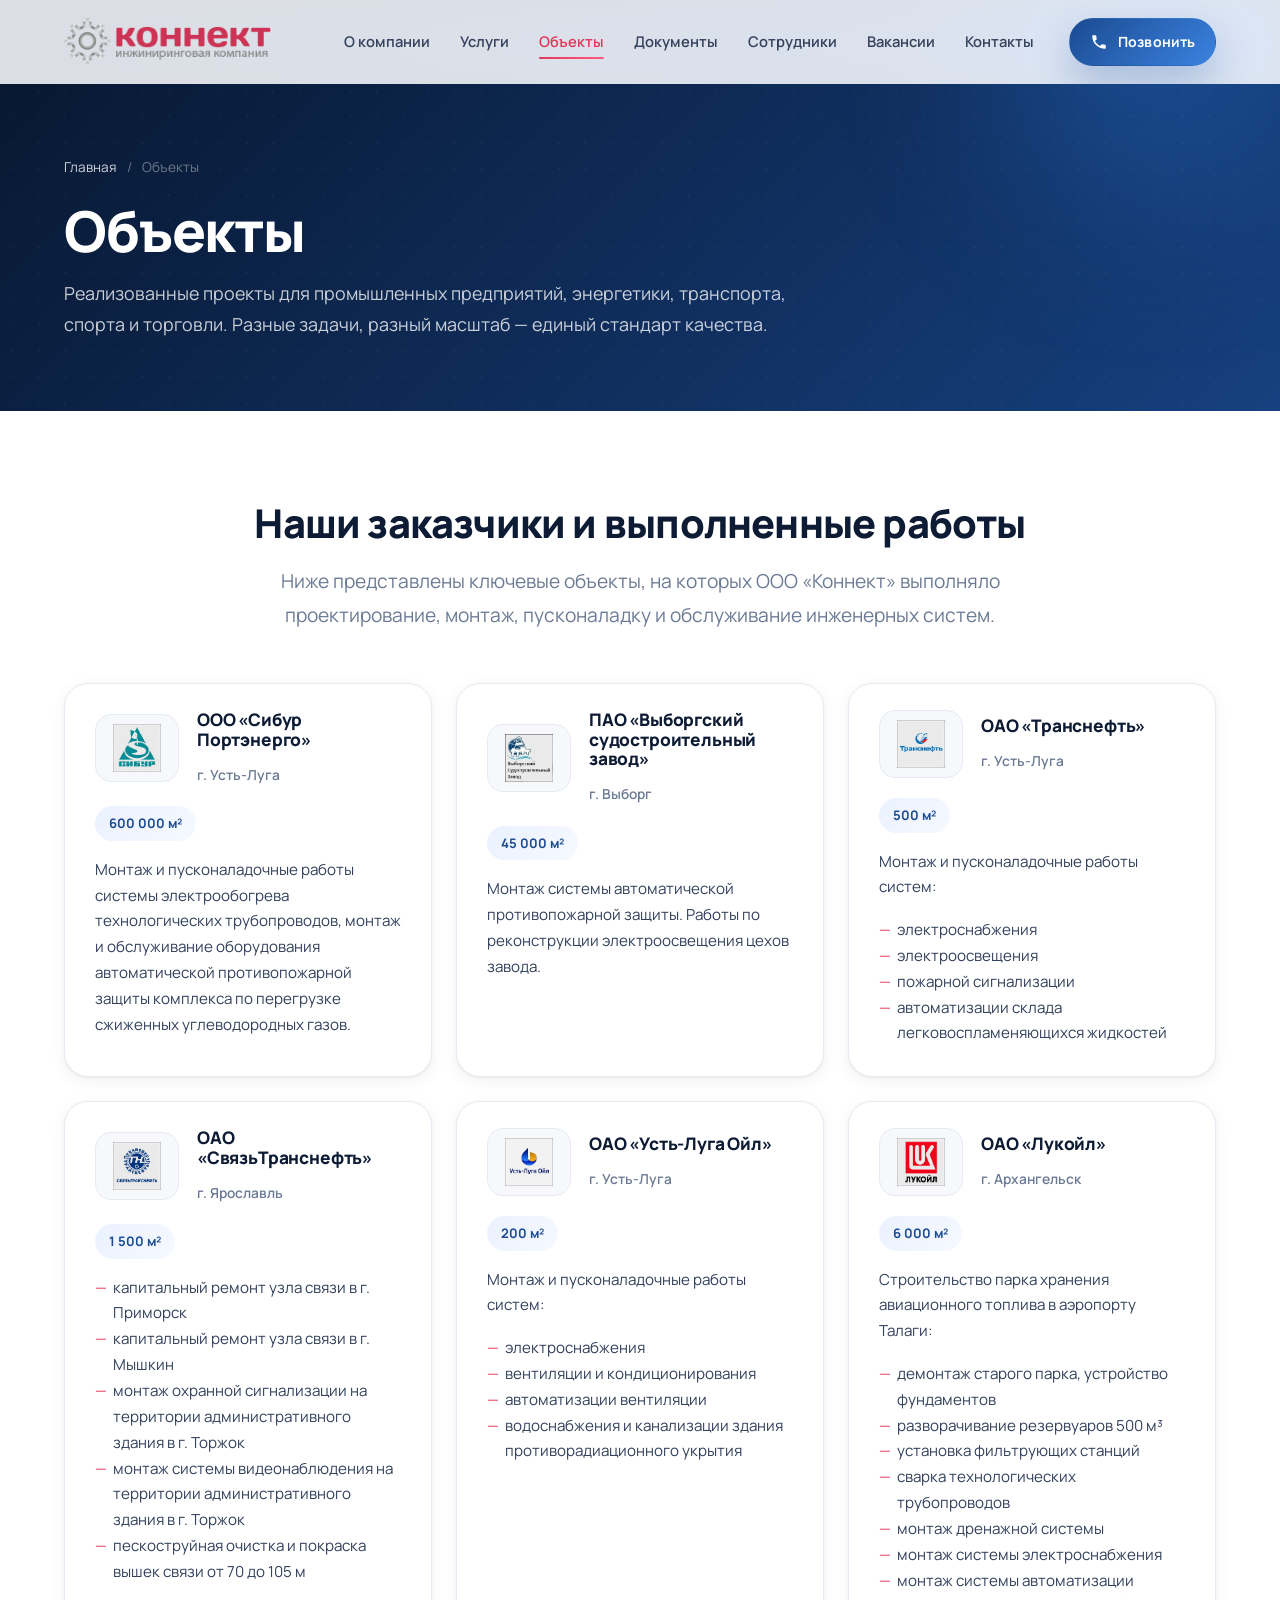
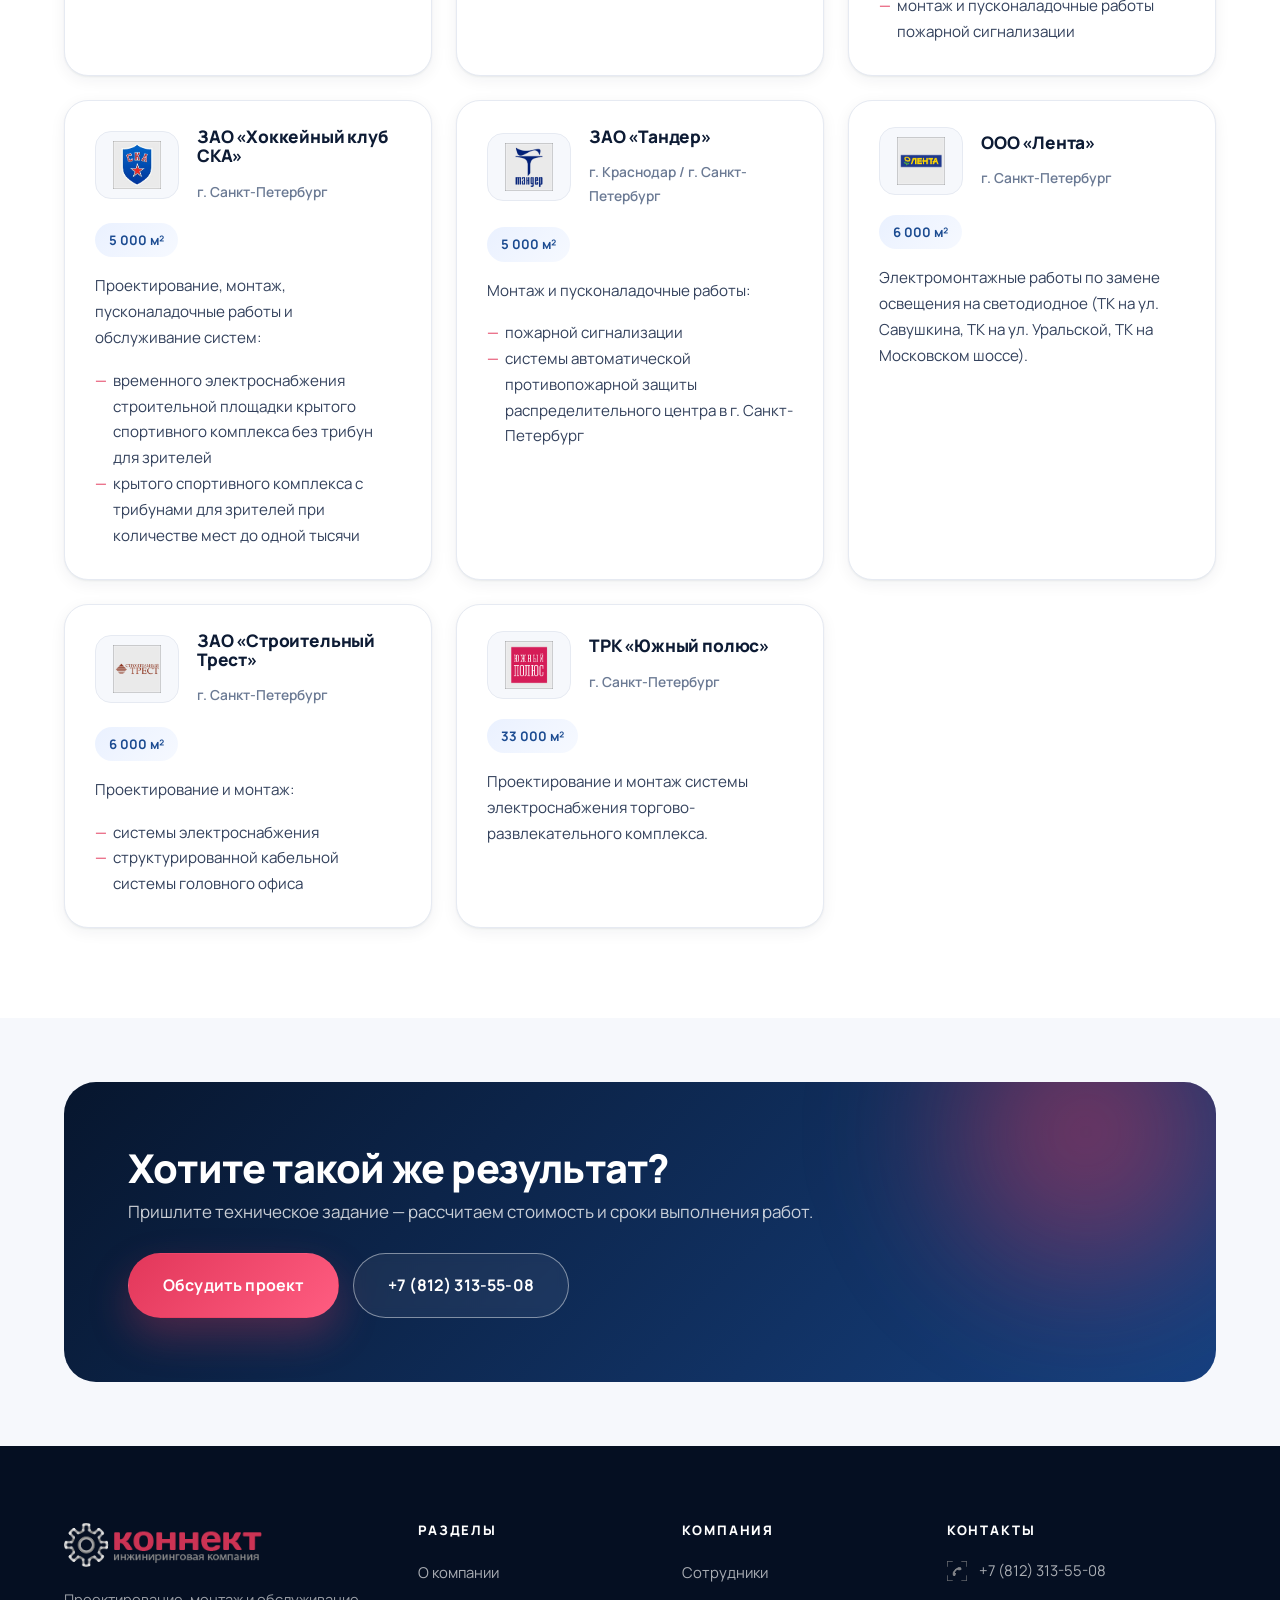
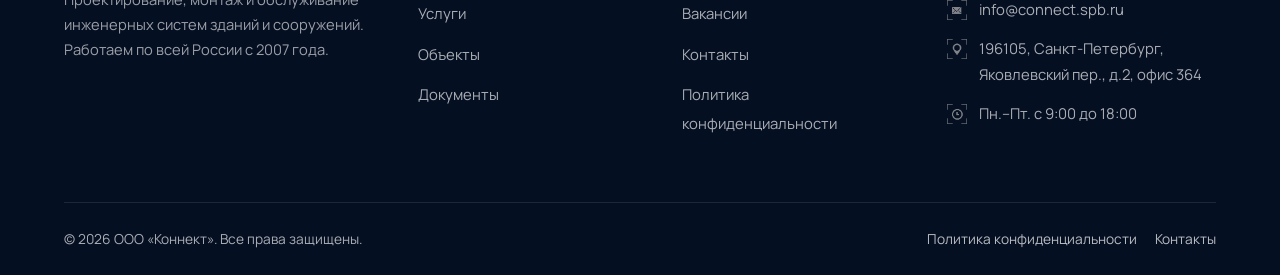
==== commit 12f48089: "Правки: убран красный надзаголовок и черта под первым блоком (услуги/объекты/документы/сотрудники), " ====
--- a/projects.html
+++ b/projects.html
@@ -78,7 +78,6 @@
     <section class="section">
       <div class="container">
         <div class="section-head section-head--center reveal">
-          <span class="eyebrow">Портфолио</span>
           <h2>Наши заказчики и выполненные работы</h2>
           <p class="lead">Ниже представлены ключевые объекты, на которых ООО «Коннект» выполняло проектирование, монтаж, пусконаладку и обслуживание инженерных систем.</p>
         </div>
--- a/assets/css/style.css
+++ b/assets/css/style.css
@@ -462,10 +462,10 @@
 .trust { padding: 34px 0; border-bottom: 1px solid var(--line); background: #fff; }
 .trust__label { text-align: center; font-size: .78rem; letter-spacing: .16em; text-transform: uppercase; color: var(--muted); font-weight: 700; margin-bottom: 24px; }
 .marquee { position: relative; overflow: hidden; -webkit-mask-image: linear-gradient(90deg, transparent, #000 8%, #000 92%, transparent); mask-image: linear-gradient(90deg, transparent, #000 8%, #000 92%, transparent); }
-.marquee__track { display: flex; align-items: center; gap: 56px; width: max-content; animation: marquee 38s linear infinite; }
+.marquee__track { display: flex; align-items: center; gap: 56px; width: max-content; animation: marquee 60s linear infinite; }
 .marquee:hover .marquee__track { animation-play-state: paused; }
-.marquee__track img { height: 62px; width: auto; filter: grayscale(1) opacity(.55); transition: filter .35s var(--ease), transform .35s var(--ease); }
-.marquee__track img:hover { filter: grayscale(0) opacity(1); transform: scale(1.06); }
+.marquee__track img { height: 124px; width: auto; transition: transform .35s var(--ease); }
+.marquee__track img:hover { transform: scale(1.06); }
 @keyframes marquee { from { transform: translateX(0); } to { transform: translateX(-50%); } }
 
 /* --------------------------------------------------------------------------
@@ -991,7 +991,10 @@
 
 @media (max-width: 900px) {
   :root { --header-h: 72px; }
-  .nav-toggle { display: block; }
+  /* backdrop-filter создаёт containing block для position:fixed —
+     на мобильных отключаем его, иначе выпадающее меню «залипает» в шапке */
+  .site-header { -webkit-backdrop-filter: none; backdrop-filter: none; background: rgba(255,255,255,.97); }
+  .nav-toggle { display: block; z-index: 1200; }
 
   .main-nav {
     position: fixed;
@@ -1015,7 +1018,7 @@
   .nav-link::after { display: none; }
   .nav-link:hover, .nav-link.is-active { background: var(--surface); color: var(--accent-500); }
   .nav-cta { display: inline-flex; margin-top: 18px; }
-  .nav-overlay { position: fixed; inset: 0; z-index: 1050; background: rgba(5,15,34,.5); opacity: 0; visibility: hidden; transition: opacity .35s var(--ease), visibility .35s var(--ease); }
+  .nav-overlay { position: fixed; inset: 0; z-index: 990; background: rgba(5,15,34,.5); opacity: 0; visibility: hidden; transition: opacity .35s var(--ease), visibility .35s var(--ease); }
   .nav-overlay.is-open { opacity: 1; visibility: visible; }
 
   .about-grid, .about-grid--reverse { grid-template-columns: 1fr; }
@@ -1037,8 +1040,8 @@
   .footer-grid { grid-template-columns: 1fr; gap: 30px; }
   .footer-bottom { flex-direction: column; align-items: flex-start; }
   .form-row { grid-template-columns: 1fr; }
-  .marquee__track { gap: 36px; }
-  .marquee__track img { height: 46px; }
+  .marquee__track { gap: 56px; }
+  .marquee__track img { height: 92px; }
   .modal { padding: 12px; }
   .modal__content { padding: 26px 22px 30px; }
   .project__head { flex-direction: column; align-items: flex-start; }
